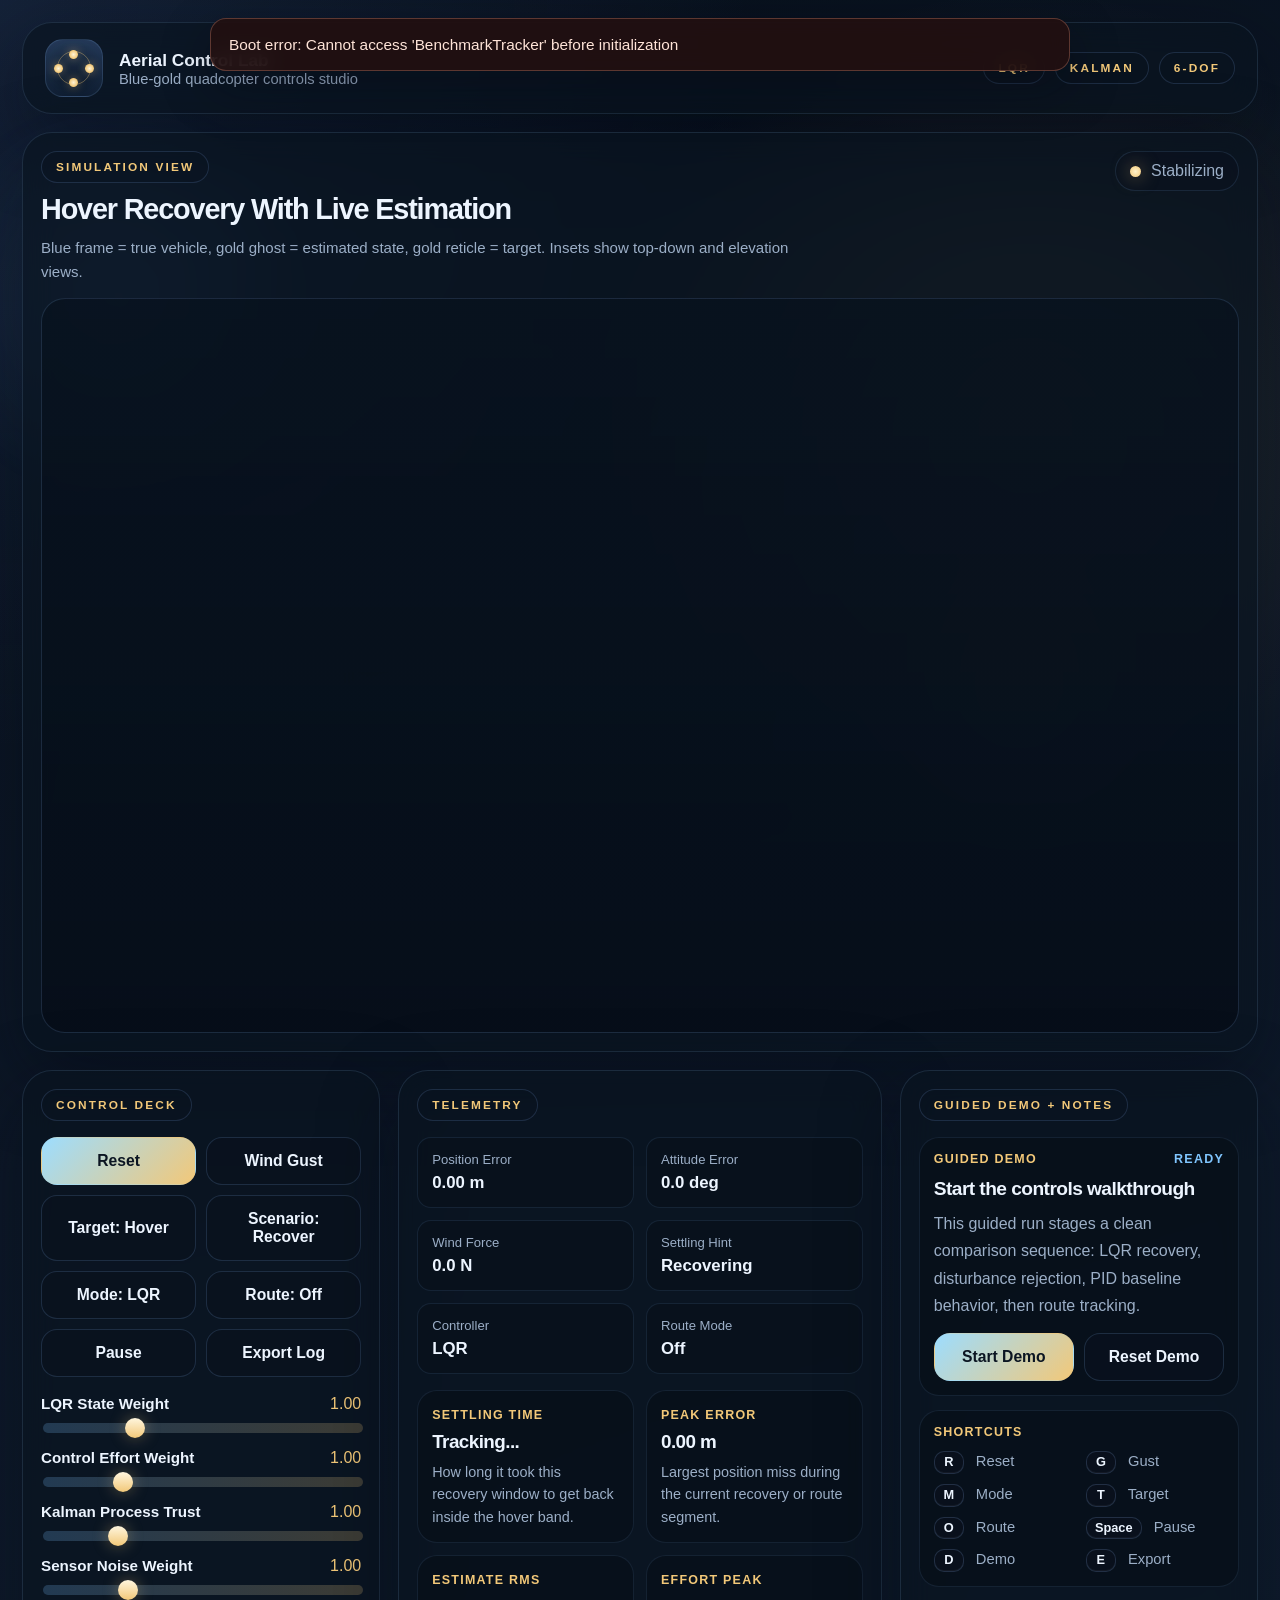
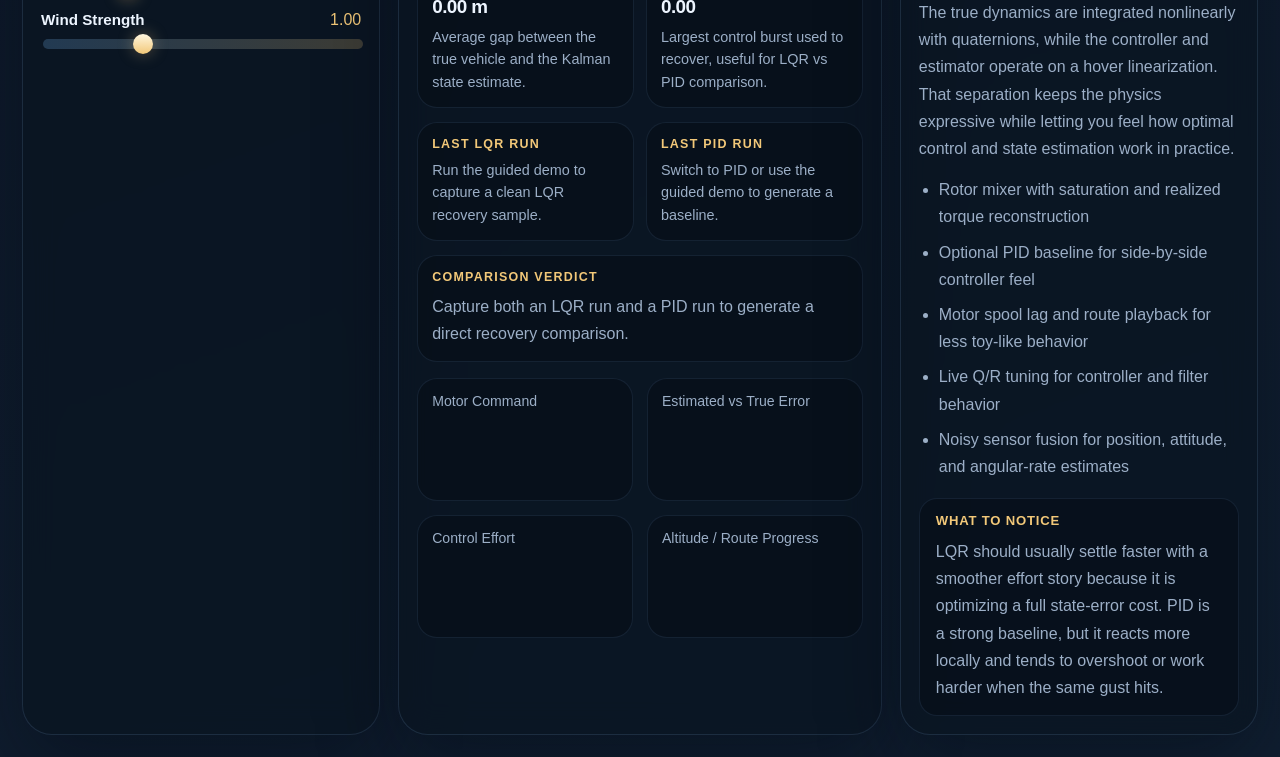
==== aerial-control-lab/index.html @ 99b5aa99 "Add hosted Aerial Control Lab page" ====
<!DOCTYPE html>
<html lang="en">
  <head>
    <meta charset="UTF-8" />
    <meta name="viewport" content="width=device-width, initial-scale=1.0" />
    <title>Aerial Control Lab</title>
    <link rel="icon" type="image/svg+xml" href="./assets/favicon.svg" />
    <link rel="stylesheet" href="./styles/main.css" />
  </head>
  <body>
    <div class="intro intro--active" id="intro">
      <div class="intro__core">
        <div class="intro__halo"></div>
        <div class="intro__orb"></div>
        <div class="intro__title-wrap">
          <div class="intro__eyebrow">Optimal Control + State Estimation</div>
          <h1 class="intro__title">Aerial Control Lab</h1>
          <p class="intro__subtitle">
            Nonlinear quadcopter dynamics, LQR hover control, and Kalman fusion in one polished sandbox.
          </p>
        </div>
      </div>
    </div>

    <div class="boot-banner" id="bootBanner" hidden></div>

    <div class="page-shell">
      <div class="ambient ambient--left"></div>
      <div class="ambient ambient--right"></div>

      <header class="topbar glass">
        <div class="brand">
          <div class="brand__glyph">
            <span class="brand__ring"></span>
            <span class="brand__dot brand__dot--a"></span>
            <span class="brand__dot brand__dot--b"></span>
            <span class="brand__dot brand__dot--c"></span>
            <span class="brand__dot brand__dot--d"></span>
          </div>
          <div>
            <div class="brand__title">Aerial Control Lab</div>
            <div class="brand__subtitle">Blue-gold quadcopter controls studio</div>
          </div>
        </div>
        <div class="topbar__meta">
          <span class="pill">LQR</span>
          <span class="pill">Kalman</span>
          <span class="pill">6-DOF</span>
        </div>
      </header>

      <main class="layout">
        <section class="viewport glass">
          <div class="viewport__header">
            <div>
              <span class="eyebrow">Simulation View</span>
              <h2>Hover Recovery With Live Estimation</h2>
              <p class="viewport__hint">
                Blue frame = true vehicle, gold ghost = estimated state, gold reticle = target. Insets show top-down and elevation views.
              </p>
            </div>
            <div class="status">
              <span class="status__dot" id="statusDot"></span>
              <span id="statusLabel">Stabilizing</span>
            </div>
          </div>
          <canvas id="sceneCanvas" width="1240" height="760"></canvas>
        </section>

        <section class="dock">
          <section class="panel glass dock__controls">
            <span class="eyebrow">Control Deck</span>
            <div class="control-grid">
              <button class="button button--primary" id="resetButton">Reset</button>
              <button class="button" id="gustButton">Wind Gust</button>
              <button class="button" id="targetButton">Target: Hover</button>
              <button class="button" id="scenarioButton">Scenario: Recover</button>
              <button class="button" id="modeButton">Mode: LQR</button>
              <button class="button" id="routeButton">Route: Off</button>
              <button class="button" id="pauseButton">Pause</button>
              <button class="button" id="exportButton">Export Log</button>
            </div>
            <div class="slider-stack" id="sliderStack"></div>
          </section>

          <section class="panel glass dock__telemetry">
            <span class="eyebrow">Telemetry</span>
            <div class="telemetry-grid">
              <div class="metric">
                <span class="metric__label">Position Error</span>
                <strong id="positionError">0.00 m</strong>
              </div>
              <div class="metric">
                <span class="metric__label">Attitude Error</span>
                <strong id="attitudeError">0.0 deg</strong>
              </div>
              <div class="metric">
                <span class="metric__label">Wind Force</span>
                <strong id="windValue">0.0 N</strong>
              </div>
              <div class="metric">
                <span class="metric__label">Settling Hint</span>
                <strong id="settleValue">Recovering</strong>
              </div>
              <div class="metric">
                <span class="metric__label">Controller</span>
                <strong id="controllerValue">LQR</strong>
              </div>
              <div class="metric">
                <span class="metric__label">Route Mode</span>
                <strong id="routeValue">Off</strong>
              </div>
            </div>
            <div class="benchmark-strip">
              <article class="benchmark-card">
                <span class="benchmark-card__label">Settling Time</span>
                <strong class="benchmark-card__value" id="settlingTimeValue">Tracking...</strong>
                <p>How long it took this recovery window to get back inside the hover band.</p>
              </article>
              <article class="benchmark-card">
                <span class="benchmark-card__label">Peak Error</span>
                <strong class="benchmark-card__value" id="peakErrorValue">0.00 m</strong>
                <p>Largest position miss during the current recovery or route segment.</p>
              </article>
              <article class="benchmark-card">
                <span class="benchmark-card__label">Estimate RMS</span>
                <strong class="benchmark-card__value" id="estimateRmsValue">0.00 m</strong>
                <p>Average gap between the true vehicle and the Kalman state estimate.</p>
              </article>
              <article class="benchmark-card">
                <span class="benchmark-card__label">Effort Peak</span>
                <strong class="benchmark-card__value" id="effortPeakValue">0.00</strong>
                <p>Largest control burst used to recover, useful for LQR vs PID comparison.</p>
              </article>
            </div>
            <div class="compare-grid">
              <article class="compare-card">
                <div class="compare-card__title">Last LQR Run</div>
                <p id="lqrSummary">Run the guided demo to capture a clean LQR recovery sample.</p>
              </article>
              <article class="compare-card">
                <div class="compare-card__title">Last PID Run</div>
                <p id="pidSummary">Switch to PID or use the guided demo to generate a baseline.</p>
              </article>
            </div>
            <div class="verdict-card">
              <div class="verdict-card__eyebrow">Comparison Verdict</div>
              <p id="comparisonVerdict">
                Capture both an LQR run and a PID run to generate a direct recovery comparison.
              </p>
            </div>
            <div class="readouts">
              <div class="readout">
                <div class="readout__title">Motor Command</div>
                <canvas id="motorCanvas" width="360" height="110"></canvas>
              </div>
              <div class="readout">
                <div class="readout__title">Estimated vs True Error</div>
                <canvas id="errorCanvas" width="360" height="130"></canvas>
              </div>
              <div class="readout">
                <div class="readout__title">Control Effort</div>
                <canvas id="effortCanvas" width="360" height="130"></canvas>
              </div>
              <div class="readout">
                <div class="readout__title">Altitude / Route Progress</div>
                <canvas id="altitudeCanvas" width="360" height="130"></canvas>
              </div>
            </div>
          </section>

          <section class="panel glass dock__notes">
            <span class="eyebrow">Guided Demo + Notes</span>
            <div class="demo-card">
              <div class="demo-card__meta">
                <span class="demo-card__eyebrow" id="demoStepTag">Guided Demo</span>
                <span class="demo-card__progress" id="demoProgress">Ready</span>
              </div>
              <h3 id="demoTitle">Start the controls walkthrough</h3>
              <p id="demoBody">
                This guided run stages a clean comparison sequence: LQR recovery, disturbance rejection, PID baseline behavior,
                then route tracking.
              </p>
              <div class="demo-card__actions">
                <button class="button button--primary" id="demoAdvanceButton">Start Demo</button>
                <button class="button" id="demoResetButton">Reset Demo</button>
              </div>
            </div>
            <div class="shortcut-card">
              <div class="shortcut-card__title">Shortcuts</div>
              <div class="shortcut-grid">
                <span><kbd>R</kbd> Reset</span>
                <span><kbd>G</kbd> Gust</span>
                <span><kbd>M</kbd> Mode</span>
                <span><kbd>T</kbd> Target</span>
                <span><kbd>O</kbd> Route</span>
                <span><kbd>Space</kbd> Pause</span>
                <span><kbd>D</kbd> Demo</span>
                <span><kbd>E</kbd> Export</span>
              </div>
            </div>
            <p>
              The true dynamics are integrated nonlinearly with quaternions, while the controller and estimator operate on a hover
              linearization. That separation keeps the physics expressive while letting you feel how optimal control and state
              estimation work in practice.
            </p>
            <ul class="feature-list">
              <li>Rotor mixer with saturation and realized torque reconstruction</li>
              <li>Optional PID baseline for side-by-side controller feel</li>
              <li>Motor spool lag and route playback for less toy-like behavior</li>
              <li>Live Q/R tuning for controller and filter behavior</li>
              <li>Noisy sensor fusion for position, attitude, and angular-rate estimates</li>
            </ul>
            <div class="help-callout">
              <div class="help-callout__title">What to notice</div>
              <p>
                LQR should usually settle faster with a smoother effort story because it is optimizing a full state-error cost. PID is a
                strong baseline, but it reacts more locally and tends to overshoot or work harder when the same gust hits.
              </p>
            </div>
          </section>
        </section>
      </main>
    </div>

    <script>
      window.__ACL_BOOTED = false;
      window.__ACL_BOOT_TIMEOUT = null;

      window.__ACL_CLEAR_INTRO = function () {
        const intro = document.getElementById("intro");
        if (!intro) return;
        intro.classList.add("intro--done");
        window.setTimeout(() => {
          if (intro.parentNode) {
            intro.remove();
          }
        }, 420);
      };

      window.__ACL_SHOW_BOOT_ERROR = function (message) {
        const banner = document.getElementById("bootBanner");
        if (!banner) return;
        banner.hidden = false;
        banner.textContent = message;
        window.__ACL_CLEAR_INTRO();
      };

      window.__ACL_BOOT_TIMEOUT = window.setTimeout(() => {
        if (!window.__ACL_BOOTED) {
          window.__ACL_SHOW_BOOT_ERROR(
            "Startup is taking longer than expected. The page was force-opened; if controls stay unresponsive, refresh once or use ./scripts/serve.sh.",
          );
        }
      }, 2600);
    </script>
    <script defer src="./src/app.bundle.js"></script>
  </body>
</html>
---- aerial-control-lab/styles/main.css ----
:root {
  --bg-0: #08111d;
  --bg-1: #0d1828;
  --bg-2: #101f31;
  --panel: rgba(10, 20, 32, 0.68);
  --panel-strong: rgba(10, 18, 30, 0.9);
  --line: rgba(110, 148, 193, 0.18);
  --line-strong: rgba(119, 179, 255, 0.24);
  --gold: #f2c879;
  --gold-soft: #d3a94d;
  --blue: #80c6ff;
  --mint: #bedff5;
  --text: #edf5ff;
  --text-soft: #9cafc7;
  --shadow: 0 26px 80px rgba(3, 8, 16, 0.42);
  --radius-lg: 30px;
  --radius-md: 20px;
  --radius-sm: 14px;
  --font: "Inter", "SF Pro Display", "Segoe UI", sans-serif;
}

* {
  box-sizing: border-box;
}

html,
body {
  margin: 0;
  min-height: 100%;
  background:
    radial-gradient(circle at top left, rgba(74, 110, 179, 0.18), transparent 28%),
    radial-gradient(circle at 80% 18%, rgba(242, 200, 121, 0.12), transparent 20%),
    linear-gradient(160deg, var(--bg-0), var(--bg-1) 42%, var(--bg-2));
  color: var(--text);
  font-family: var(--font);
}

body {
  overflow-x: hidden;
  overflow-y: auto;
}

.intro {
  position: fixed;
  inset: 0;
  display: grid;
  place-items: center;
  background:
    radial-gradient(circle at center, rgba(124, 176, 255, 0.12), transparent 28%),
    linear-gradient(180deg, rgba(6, 13, 24, 0.98), rgba(5, 11, 20, 0.98));
  z-index: 30;
  opacity: 0;
  pointer-events: none;
  transition: opacity 0.8s ease;
}

.boot-banner {
  position: fixed;
  top: 18px;
  left: 50%;
  transform: translateX(-50%);
  width: min(92vw, 860px);
  z-index: 40;
  padding: 14px 18px;
  border-radius: 16px;
  border: 1px solid rgba(255, 163, 132, 0.28);
  background: rgba(35, 15, 15, 0.88);
  color: #ffe4d8;
  font-size: 0.96rem;
  line-height: 1.5;
  box-shadow: 0 18px 48px rgba(7, 10, 18, 0.34);
  backdrop-filter: blur(10px);
}

.intro--active {
  opacity: 1;
}

.intro--done {
  opacity: 0;
}

.intro__core {
  position: relative;
  width: min(72vw, 860px);
  min-height: 320px;
  display: grid;
  place-items: center;
}

.intro__halo,
.intro__orb {
  position: absolute;
  border-radius: 999px;
  inset: auto;
}

.intro__halo {
  width: 440px;
  height: 440px;
  background: radial-gradient(circle, rgba(132, 193, 255, 0.16), transparent 72%);
  filter: blur(6px);
  animation: haloPulse 4.5s ease-in-out infinite;
}

.intro__orb {
  width: 180px;
  height: 180px;
  border: 1px solid rgba(126, 193, 255, 0.18);
  box-shadow: inset 0 0 42px rgba(132, 199, 255, 0.15), 0 0 30px rgba(232, 196, 120, 0.16);
  animation: orbitSweep 2.9s cubic-bezier(0.25, 1, 0.3, 1) forwards;
}

.intro__title-wrap {
  position: relative;
  text-align: center;
  width: min(100%, 760px);
  z-index: 2;
}

.intro__eyebrow {
  color: var(--gold);
  letter-spacing: 0.22em;
  text-transform: uppercase;
  font-size: 0.78rem;
  margin-bottom: 16px;
  opacity: 0;
  transform: translateY(20px);
  animation: fadeUp 0.9s ease 0.28s forwards;
}

.intro__title {
  margin: 0;
  font-size: clamp(2.8rem, 7vw, 5.8rem);
  line-height: 0.96;
  letter-spacing: -0.05em;
  opacity: 0;
  transform: translateY(18px);
  animation: fadeUp 0.9s ease 0.42s forwards;
}

.intro__subtitle {
  margin: 18px auto 0;
  max-width: 620px;
  color: var(--text-soft);
  font-size: 1.05rem;
  line-height: 1.7;
  opacity: 0;
  transform: translateY(18px);
  animation: fadeUp 1s ease 0.66s forwards;
}

.page-shell {
  position: relative;
  min-height: 100vh;
  padding: 22px;
  display: flex;
  flex-direction: column;
  gap: 18px;
}

.ambient {
  position: fixed;
  border-radius: 999px;
  filter: blur(14px);
  opacity: 0.75;
  pointer-events: none;
}

.ambient--left {
  width: 420px;
  height: 420px;
  left: -90px;
  top: 90px;
  background: radial-gradient(circle, rgba(109, 179, 255, 0.15), transparent 70%);
  animation: drift 18s ease-in-out infinite;
}

.ambient--right {
  width: 320px;
  height: 320px;
  right: 8%;
  bottom: 4%;
  background: radial-gradient(circle, rgba(242, 200, 121, 0.13), transparent 70%);
  animation: drift 14s ease-in-out infinite reverse;
}

.glass {
  background: var(--panel);
  border: 1px solid var(--line);
  border-radius: var(--radius-lg);
  box-shadow: var(--shadow);
  backdrop-filter: blur(16px);
}

.topbar {
  display: flex;
  align-items: center;
  justify-content: space-between;
  padding: 16px 22px;
}

.brand {
  display: flex;
  align-items: center;
  gap: 16px;
}

.brand__glyph {
  position: relative;
  width: 58px;
  height: 58px;
  border-radius: 18px;
  border: 1px solid rgba(136, 189, 255, 0.2);
  background: linear-gradient(180deg, rgba(127, 174, 255, 0.18), rgba(12, 24, 38, 0.18));
  overflow: hidden;
  box-shadow: inset 0 0 26px rgba(89, 149, 229, 0.14);
}

.brand__ring {
  position: absolute;
  inset: 11px;
  border-radius: 999px;
  border: 1px solid rgba(242, 200, 121, 0.35);
  animation: spin 7.2s linear infinite;
}

.brand__dot {
  position: absolute;
  width: 9px;
  height: 9px;
  border-radius: 999px;
  background: radial-gradient(circle, #fff4d7, #f2c879 65%, rgba(242, 200, 121, 0.4));
  box-shadow: 0 0 10px rgba(242, 200, 121, 0.45);
}

.brand__dot--a { top: 10px; left: 23px; }
.brand__dot--b { top: 24px; left: 8px; }
.brand__dot--c { top: 24px; right: 8px; }
.brand__dot--d { bottom: 9px; left: 23px; }

.brand__title {
  font-size: 1.08rem;
  font-weight: 700;
}

.brand__subtitle {
  color: var(--text-soft);
  font-size: 0.92rem;
}

.topbar__meta {
  display: flex;
  gap: 10px;
}

.pill,
.eyebrow {
  display: inline-flex;
  align-items: center;
  gap: 8px;
  padding: 8px 14px;
  border-radius: 999px;
  border: 1px solid rgba(136, 179, 255, 0.16);
  background: rgba(11, 20, 32, 0.42);
  color: var(--gold);
  letter-spacing: 0.18em;
  text-transform: uppercase;
  font-size: 0.74rem;
  font-weight: 600;
}

.layout {
  display: grid;
  gap: 18px;
  align-items: start;
}

.viewport {
  padding: 18px;
  display: flex;
  flex-direction: column;
}

.viewport__header {
  display: flex;
  justify-content: space-between;
  align-items: flex-start;
  gap: 16px;
  margin-bottom: 14px;
}

.viewport__header h2 {
  margin: 10px 0 0;
  font-size: 1.8rem;
  letter-spacing: -0.04em;
}

.viewport__hint {
  margin: 10px 0 0;
  color: var(--text-soft);
  font-size: 0.94rem;
  line-height: 1.6;
  max-width: 760px;
}

.status {
  display: inline-flex;
  align-items: center;
  gap: 10px;
  padding: 10px 14px;
  border-radius: 999px;
  background: rgba(10, 19, 30, 0.62);
  color: var(--text-soft);
  border: 1px solid rgba(123, 171, 231, 0.14);
}

.status__dot {
  width: 11px;
  height: 11px;
  border-radius: 999px;
  background: radial-gradient(circle, #fff2ca, var(--gold));
  box-shadow: 0 0 18px rgba(242, 200, 121, 0.52);
}

#sceneCanvas {
  width: 100%;
  height: auto;
  min-height: 640px;
  border-radius: 24px;
  border: 1px solid rgba(122, 164, 219, 0.18);
  background: linear-gradient(180deg, rgba(8, 18, 30, 0.72), rgba(7, 15, 26, 0.94));
}

.dock {
  display: grid;
  grid-template-columns: 1fr 1.35fr 1fr;
  gap: 18px;
  align-items: start;
}

.panel {
  padding: 18px;
}

.dock__controls,
.dock__telemetry,
.dock__notes {
  min-height: 100%;
}

.panel p {
  color: var(--text-soft);
  line-height: 1.7;
  margin: 12px 0 0;
}

.control-grid {
  margin-top: 16px;
  display: grid;
  grid-template-columns: 1fr 1fr;
  gap: 10px;
}

.button {
  border: 1px solid rgba(125, 170, 232, 0.18);
  border-radius: 16px;
  background: rgba(10, 18, 30, 0.74);
  color: var(--text);
  padding: 14px 16px;
  font-size: 0.98rem;
  font-weight: 600;
  cursor: pointer;
  transition: transform 0.25s ease, border-color 0.25s ease, background 0.25s ease;
}

.button:hover {
  transform: translateY(-2px);
  border-color: rgba(145, 188, 247, 0.34);
  background: rgba(12, 24, 40, 0.88);
}

.button--primary {
  color: #0b1522;
  background: linear-gradient(135deg, #9dddff, var(--gold));
  border-color: transparent;
}

.slider-stack {
  margin-top: 18px;
  display: grid;
  gap: 14px;
}

.slider {
  display: grid;
  gap: 8px;
}

.slider__meta {
  display: flex;
  justify-content: space-between;
  align-items: baseline;
  gap: 12px;
}

.slider__label {
  font-weight: 600;
  font-size: 0.95rem;
}

.slider__value {
  color: var(--gold);
  font-variant-numeric: tabular-nums;
}

.slider input[type="range"] {
  width: 100%;
  appearance: none;
  height: 10px;
  border-radius: 999px;
  background: linear-gradient(90deg, rgba(120, 191, 255, 0.22), rgba(242, 200, 121, 0.22));
  outline: none;
}

.slider input[type="range"]::-webkit-slider-thumb {
  appearance: none;
  width: 20px;
  height: 20px;
  border-radius: 999px;
  background: linear-gradient(180deg, #fff6de, var(--gold));
  box-shadow: 0 0 16px rgba(242, 200, 121, 0.35);
  border: none;
}

.telemetry-grid {
  margin-top: 16px;
  display: grid;
  grid-template-columns: 1fr 1fr;
  gap: 12px;
}

.benchmark-strip {
  margin-top: 16px;
  display: grid;
  grid-template-columns: repeat(4, minmax(0, 1fr));
  gap: 12px;
}

.benchmark-card,
.compare-card,
.demo-card {
  padding: 14px;
  border-radius: var(--radius-md);
  background: rgba(8, 16, 26, 0.72);
  border: 1px solid rgba(116, 159, 215, 0.12);
}

.benchmark-card__label,
.compare-card__title,
.demo-card__eyebrow,
.demo-card__progress {
  color: var(--gold);
  font-size: 0.78rem;
  font-weight: 700;
  letter-spacing: 0.1em;
  text-transform: uppercase;
}

.benchmark-card__value {
  display: block;
  margin-top: 8px;
  font-size: 1.18rem;
  letter-spacing: -0.03em;
}

.benchmark-card p,
.compare-card p {
  margin-top: 8px;
  font-size: 0.9rem;
  line-height: 1.55;
}

.compare-grid {
  margin-top: 14px;
  display: grid;
  grid-template-columns: 1fr 1fr;
  gap: 12px;
}

.verdict-card,
.shortcut-card {
  margin-top: 14px;
  padding: 14px;
  border-radius: var(--radius-md);
  background: rgba(8, 16, 26, 0.72);
  border: 1px solid rgba(116, 159, 215, 0.12);
}

.verdict-card__eyebrow,
.shortcut-card__title {
  color: var(--gold);
  font-size: 0.78rem;
  font-weight: 700;
  letter-spacing: 0.1em;
  text-transform: uppercase;
}

.verdict-card p {
  margin-top: 10px;
  line-height: 1.65;
}

.metric {
  padding: 14px;
  border-radius: var(--radius-sm);
  background: rgba(9, 17, 28, 0.72);
  border: 1px solid rgba(118, 161, 218, 0.12);
}

.metric__label {
  display: block;
  color: var(--text-soft);
  font-size: 0.82rem;
  margin-bottom: 6px;
}

.metric strong {
  font-size: 1.05rem;
}

.readouts {
  display: grid;
  grid-template-columns: 1fr 1fr;
  gap: 14px;
  margin-top: 16px;
}

.readout {
  padding: 14px;
  border-radius: var(--radius-md);
  border: 1px solid rgba(116, 159, 215, 0.12);
  background: rgba(8, 16, 26, 0.72);
}

.readout__title {
  color: var(--text-soft);
  font-size: 0.88rem;
  margin-bottom: 10px;
}

.readout canvas {
  width: 100%;
  display: block;
  border-radius: 14px;
}

.feature-list {
  margin: 14px 0 0;
  padding-left: 20px;
  color: var(--text-soft);
  line-height: 1.7;
}

.feature-list li + li {
  margin-top: 8px;
}

.demo-card {
  margin-top: 16px;
}

.demo-card__meta,
.demo-card__actions {
  display: flex;
  justify-content: space-between;
  gap: 10px;
  align-items: center;
}

.demo-card__progress {
  color: var(--blue);
}

.demo-card h3 {
  margin: 12px 0 0;
  font-size: 1.2rem;
  letter-spacing: -0.03em;
}

.demo-card p {
  margin-top: 10px;
}

.demo-card__actions {
  margin-top: 14px;
}

.demo-card__actions .button {
  flex: 1;
}

.help-callout {
  margin-top: 18px;
  padding: 14px 16px;
  border-radius: 18px;
  background: rgba(8, 16, 26, 0.74);
  border: 1px solid rgba(118, 159, 215, 0.12);
}

.help-callout__title {
  color: var(--gold);
  font-weight: 700;
  letter-spacing: 0.06em;
  text-transform: uppercase;
  font-size: 0.82rem;
}

.help-callout p {
  margin-top: 10px;
}

.shortcut-grid {
  margin-top: 12px;
  display: grid;
  grid-template-columns: 1fr 1fr;
  gap: 10px 14px;
  color: var(--text-soft);
  font-size: 0.92rem;
}

kbd {
  display: inline-flex;
  align-items: center;
  justify-content: center;
  min-width: 30px;
  padding: 4px 8px;
  margin-right: 8px;
  border-radius: 10px;
  border: 1px solid rgba(145, 188, 247, 0.18);
  background: rgba(10, 18, 30, 0.8);
  color: var(--text);
  font: 600 0.8rem/1 var(--font);
  box-shadow: inset 0 -1px 0 rgba(255, 255, 255, 0.04);
}

@keyframes fadeUp {
  from { opacity: 0; transform: translateY(18px); }
  to { opacity: 1; transform: translateY(0); }
}

@keyframes orbitSweep {
  0% { transform: scale(0.7) rotate(0deg); opacity: 0.1; }
  55% { transform: scale(1.05) rotate(180deg); opacity: 1; }
  100% { transform: scale(1) rotate(360deg); opacity: 0.32; }
}

@keyframes haloPulse {
  0%, 100% { transform: scale(0.92); opacity: 0.56; }
  50% { transform: scale(1.08); opacity: 0.92; }
}

@keyframes drift {
  0%, 100% { transform: translate3d(0, 0, 0); }
  50% { transform: translate3d(14px, -18px, 0); }
}

@keyframes spin {
  from { transform: rotate(0deg); }
  to { transform: rotate(360deg); }
}

@media (max-width: 1180px) {
  .dock {
    grid-template-columns: 1fr;
  }

  .benchmark-strip,
  .compare-grid,
  .readouts,
  .shortcut-grid {
    grid-template-columns: 1fr;
  }

  .demo-card__meta,
  .demo-card__actions {
    flex-direction: column;
    align-items: stretch;
  }
}

@media (max-width: 1480px) {
  .benchmark-strip {
    grid-template-columns: 1fr 1fr;
  }
}
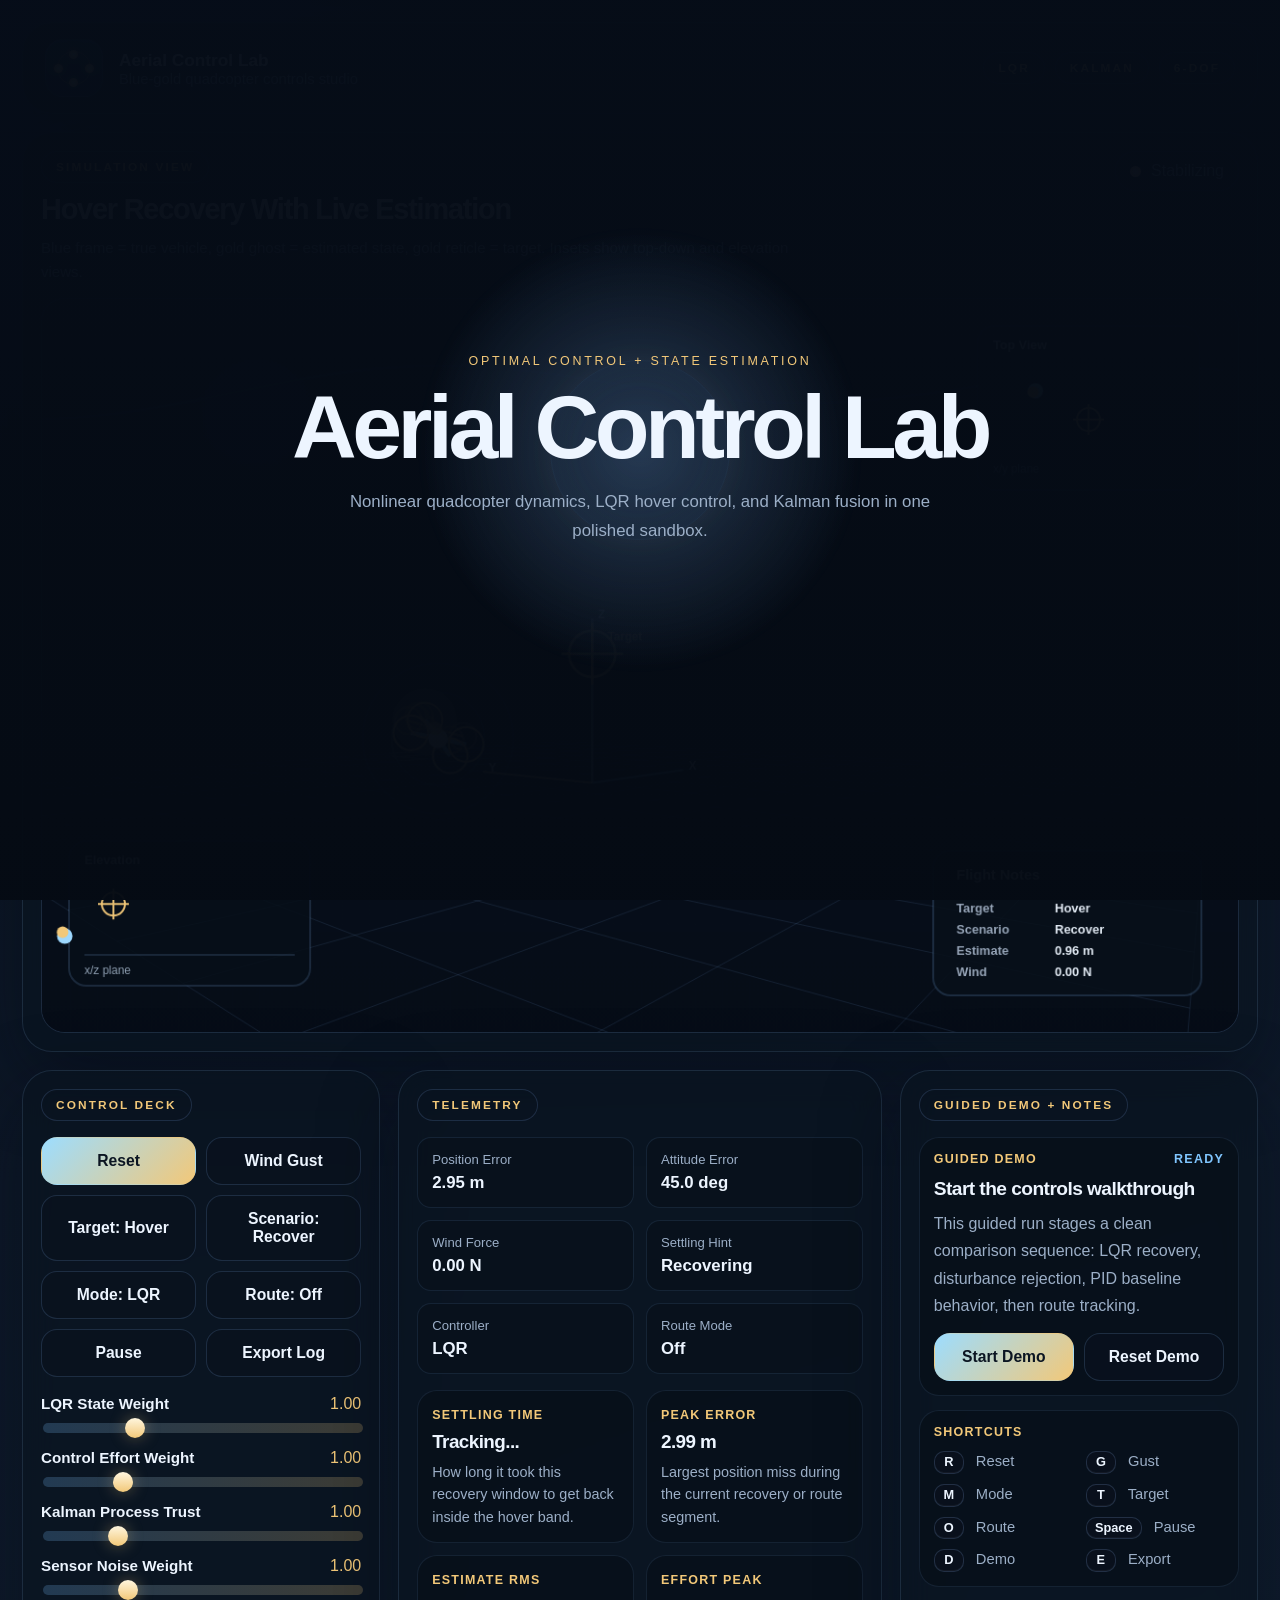
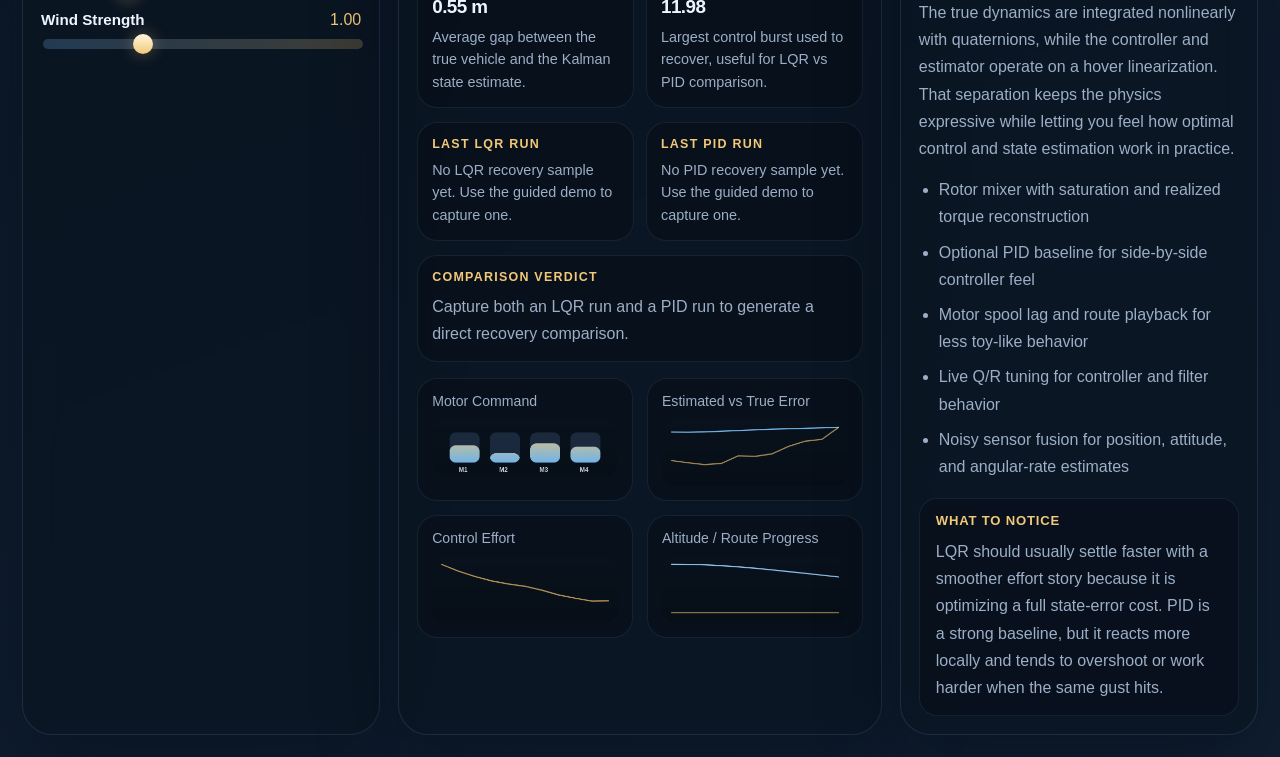
==== commit 814149b5: "Refresh shared site icon system" ====
--- a/aerial-control-lab/index.html
+++ b/aerial-control-lab/index.html
@@ -4,7 +4,9 @@
     <meta charset="UTF-8" />
     <meta name="viewport" content="width=device-width, initial-scale=1.0" />
     <title>Aerial Control Lab</title>
-    <link rel="icon" type="image/svg+xml" href="./assets/favicon.svg" />
+    <link rel="icon" type="image/svg+xml" href="./assets/favicon.svg?v=20260406d" />
+    <link rel="shortcut icon" href="./assets/favicon.svg?v=20260406d" />
+    <link rel="apple-touch-icon" href="./assets/favicon.svg?v=20260406d" />
     <link rel="stylesheet" href="./styles/main.css" />
   </head>
   <body>
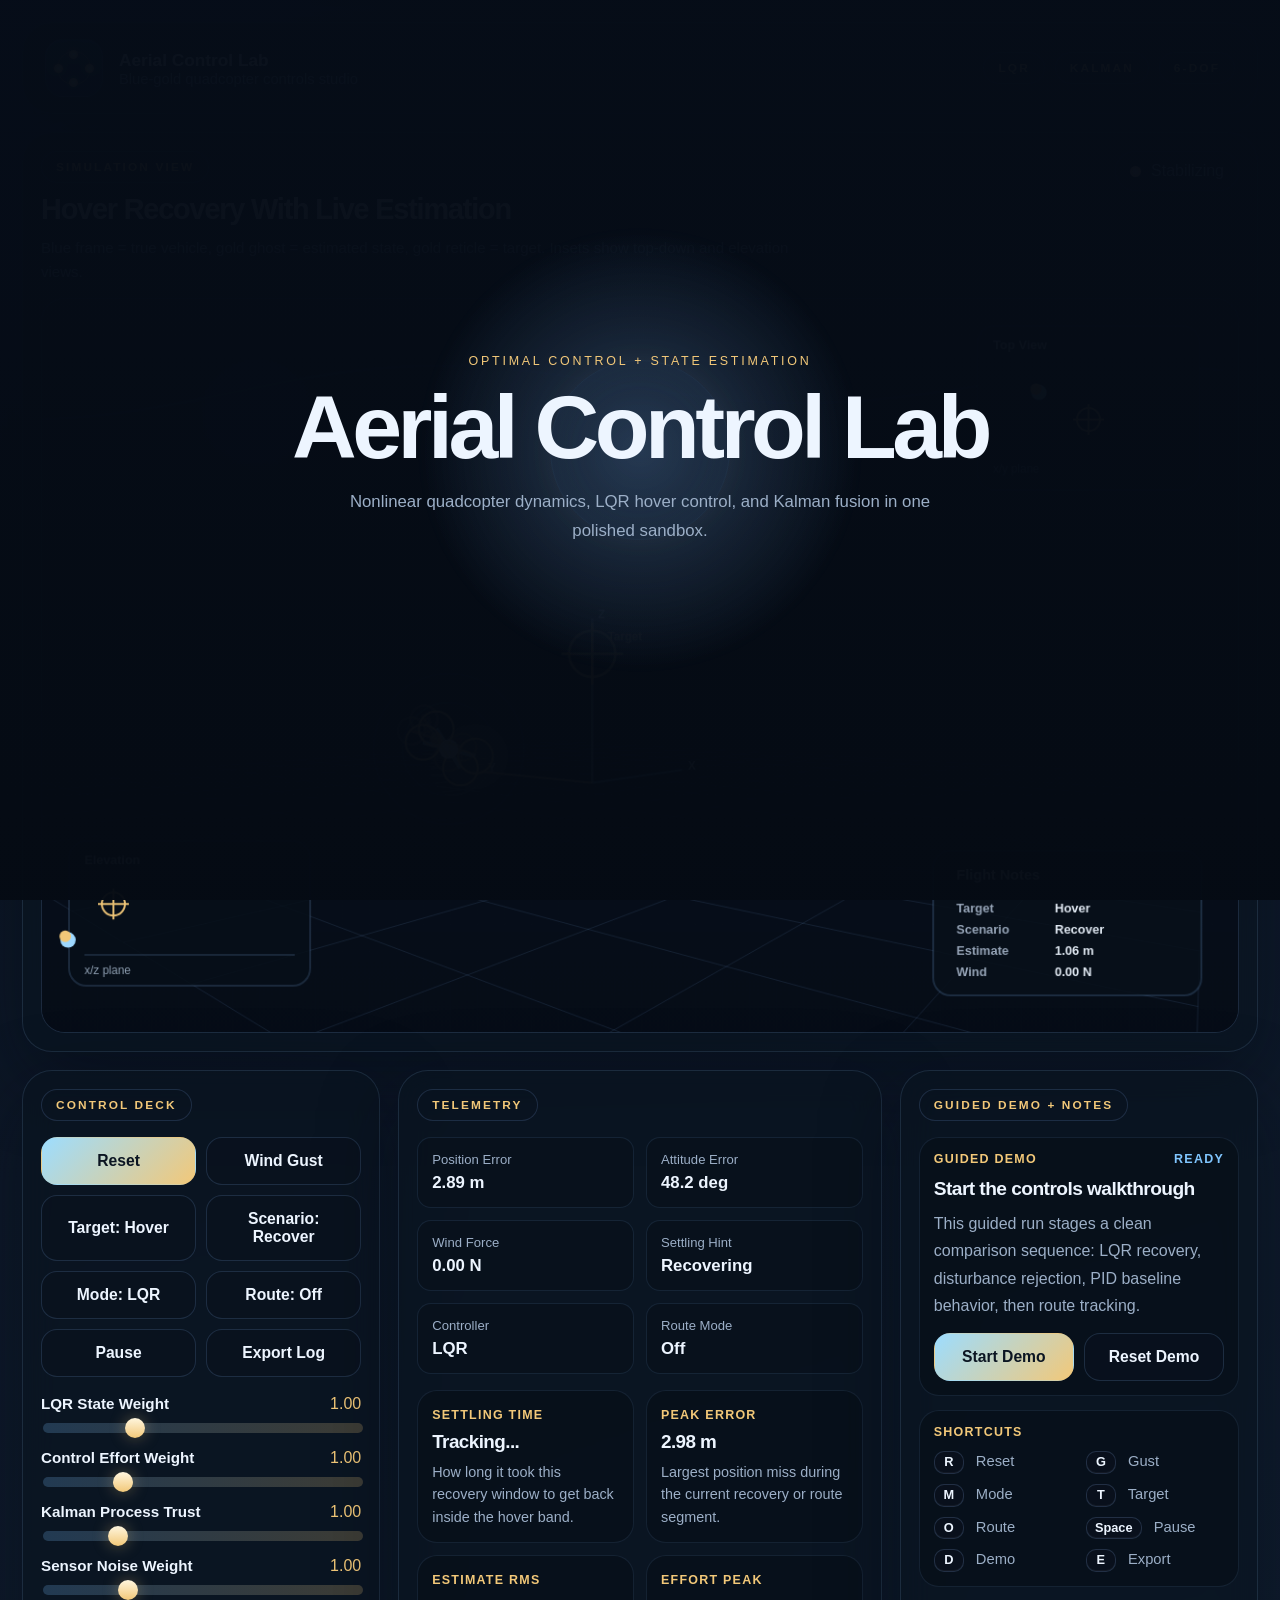
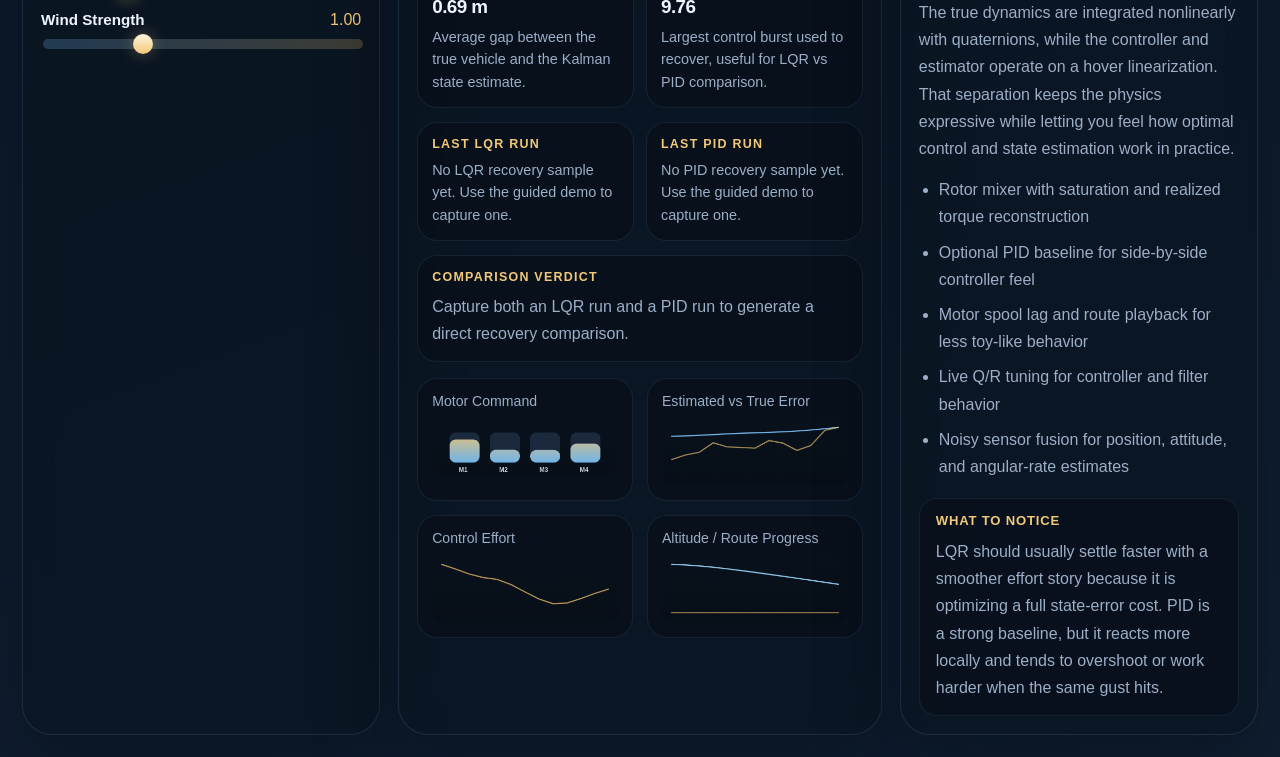
==== commit 8a8c259e: "Restore icosahedron icon with golden vertices" ====
--- a/aerial-control-lab/index.html
+++ b/aerial-control-lab/index.html
@@ -4,9 +4,9 @@
     <meta charset="UTF-8" />
     <meta name="viewport" content="width=device-width, initial-scale=1.0" />
     <title>Aerial Control Lab</title>
-    <link rel="icon" type="image/svg+xml" href="./assets/favicon.svg?v=20260406d" />
-    <link rel="shortcut icon" href="./assets/favicon.svg?v=20260406d" />
-    <link rel="apple-touch-icon" href="./assets/favicon.svg?v=20260406d" />
+    <link rel="icon" type="image/svg+xml" href="./assets/favicon.svg?v=20260406e" />
+    <link rel="shortcut icon" href="./assets/favicon.svg?v=20260406e" />
+    <link rel="apple-touch-icon" href="./assets/favicon.svg?v=20260406e" />
     <link rel="stylesheet" href="./styles/main.css" />
   </head>
   <body>
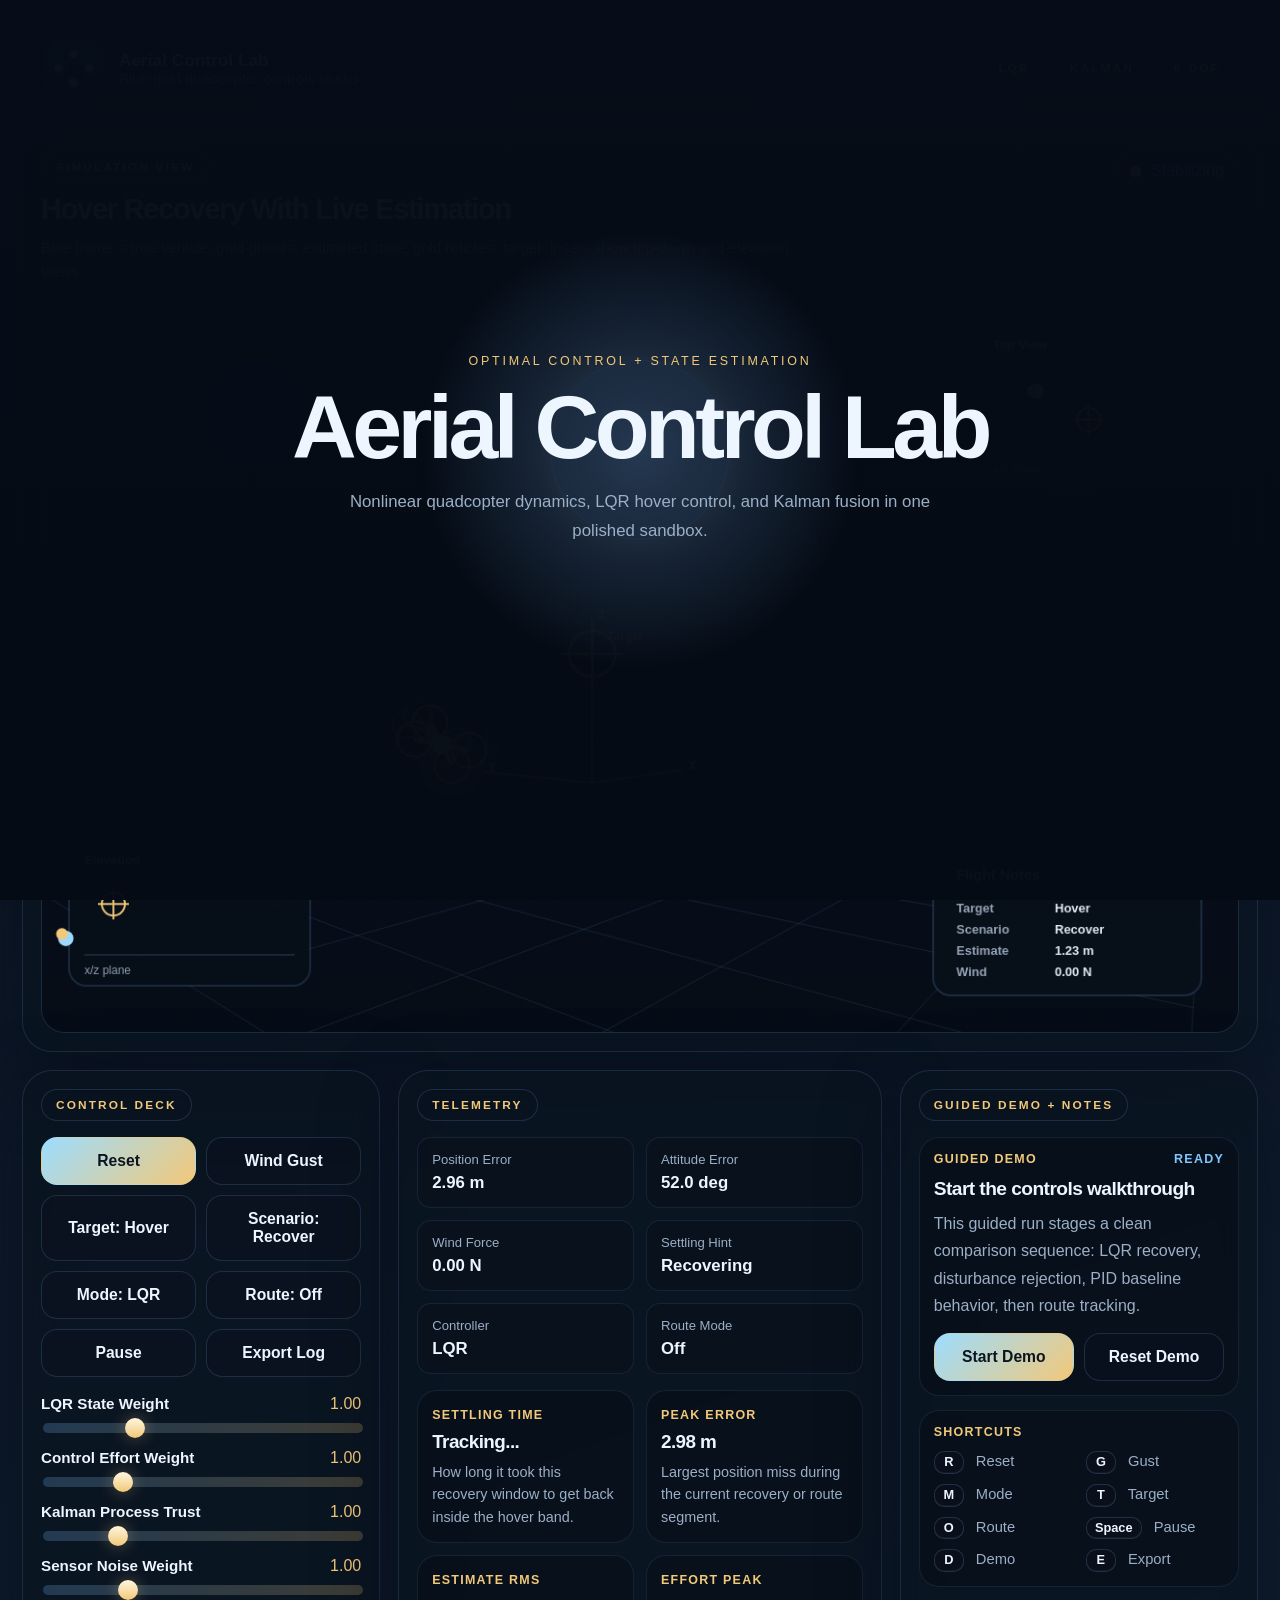
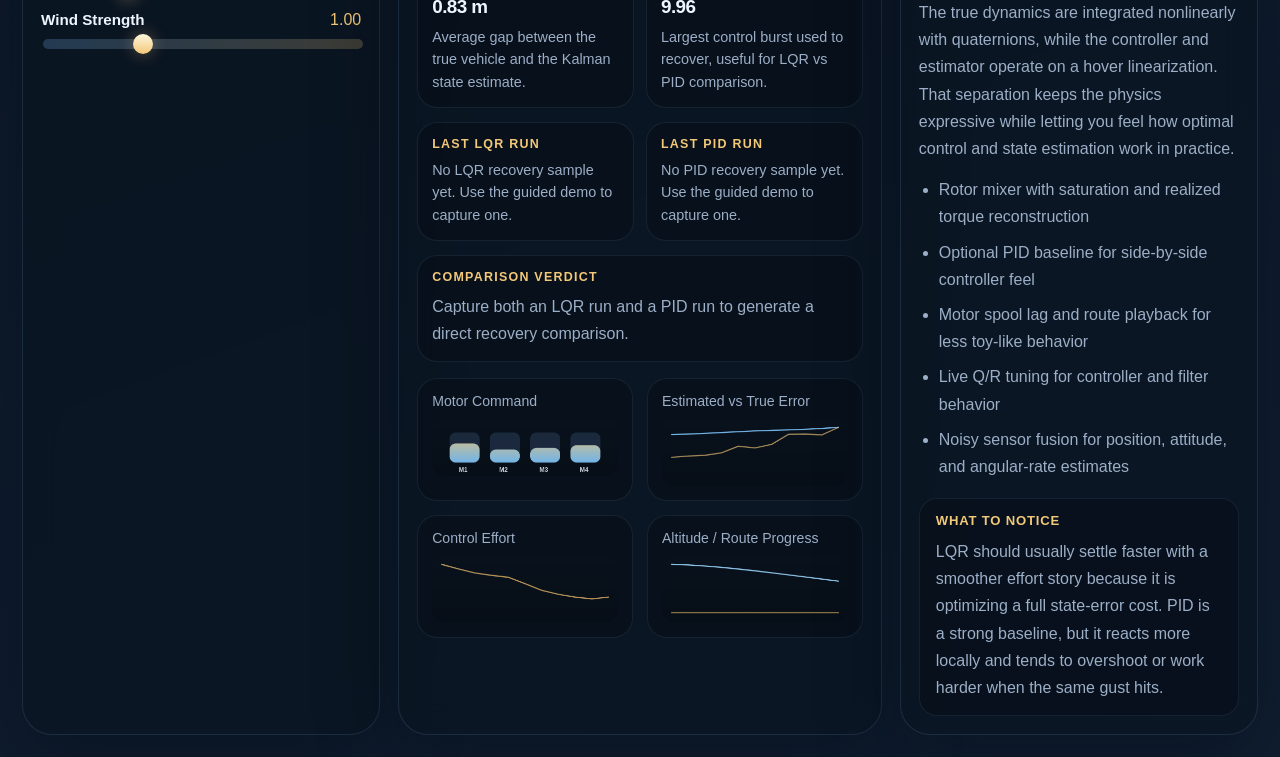
==== commit 00c9d9b0: "Replace flattened favicon with projected icosahedron" ====
--- a/aerial-control-lab/index.html
+++ b/aerial-control-lab/index.html
@@ -4,9 +4,9 @@
     <meta charset="UTF-8" />
     <meta name="viewport" content="width=device-width, initial-scale=1.0" />
     <title>Aerial Control Lab</title>
-    <link rel="icon" type="image/svg+xml" href="./assets/favicon.svg?v=20260406e" />
-    <link rel="shortcut icon" href="./assets/favicon.svg?v=20260406e" />
-    <link rel="apple-touch-icon" href="./assets/favicon.svg?v=20260406e" />
+    <link rel="icon" type="image/svg+xml" href="./assets/favicon.svg?v=20260406f" />
+    <link rel="shortcut icon" href="./assets/favicon.svg?v=20260406f" />
+    <link rel="apple-touch-icon" href="./assets/favicon.svg?v=20260406f" />
     <link rel="stylesheet" href="./styles/main.css" />
   </head>
   <body>
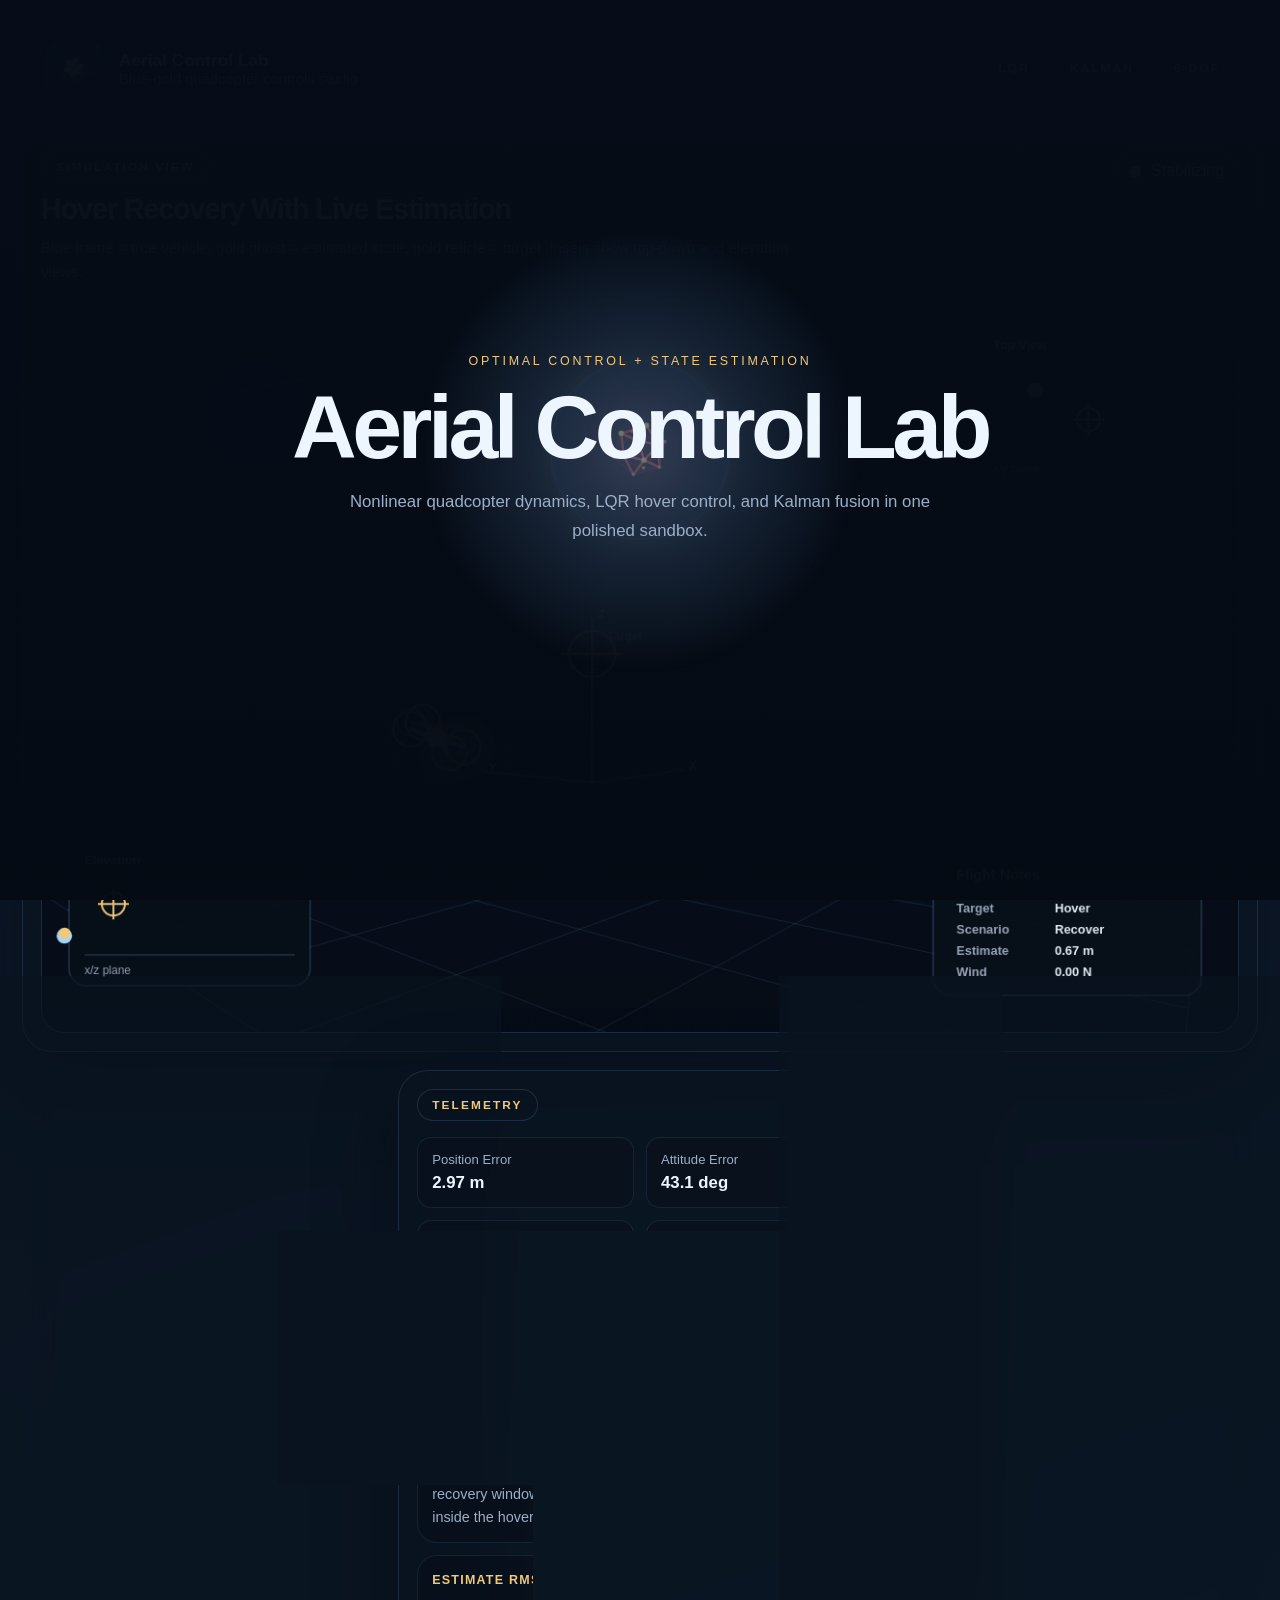
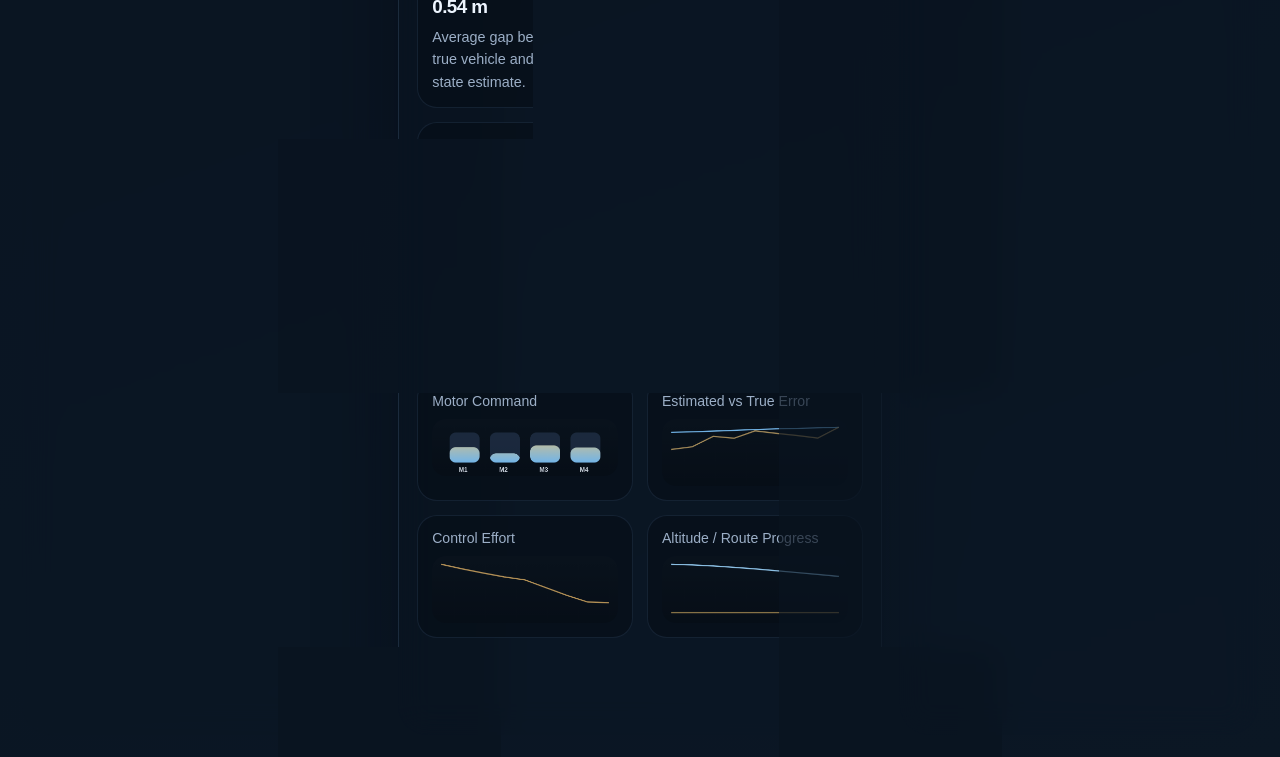
==== commit 89056c0b: "Use the interactive portfolio mark across project pages" ====
--- a/aerial-control-lab/index.html
+++ b/aerial-control-lab/index.html
@@ -7,13 +7,14 @@
     <link rel="icon" type="image/svg+xml" href="./assets/favicon.svg?v=20260406f" />
     <link rel="shortcut icon" href="./assets/favicon.svg?v=20260406f" />
     <link rel="apple-touch-icon" href="./assets/favicon.svg?v=20260406f" />
+    <link rel="stylesheet" href="../assets/css/site-brand.css" />
     <link rel="stylesheet" href="./styles/main.css" />
   </head>
   <body>
     <div class="intro intro--active" id="intro">
       <div class="intro__core">
         <div class="intro__halo"></div>
-        <div class="intro__orb"></div>
+        <div class="intro__orb"><canvas class="icosa-shell" data-shell-size="76" aria-label="Drag to spin the icosahedron"></canvas></div>
         <div class="intro__title-wrap">
           <div class="intro__eyebrow">Optimal Control + State Estimation</div>
           <h1 class="intro__title">Aerial Control Lab</h1>
@@ -32,13 +33,7 @@
 
       <header class="topbar glass">
         <div class="brand">
-          <div class="brand__glyph">
-            <span class="brand__ring"></span>
-            <span class="brand__dot brand__dot--a"></span>
-            <span class="brand__dot brand__dot--b"></span>
-            <span class="brand__dot brand__dot--c"></span>
-            <span class="brand__dot brand__dot--d"></span>
-          </div>
+          <div class="brand__glyph"><canvas class="icosa-shell" data-shell-size="58" aria-label="Drag to spin the icosahedron"></canvas></div>
           <div>
             <div class="brand__title">Aerial Control Lab</div>
             <div class="brand__subtitle">Blue-gold quadcopter controls studio</div>
@@ -257,5 +252,6 @@
       }, 2600);
     </script>
     <script defer src="./src/app.bundle.js"></script>
+    <script src="../assets/js/icosa-shell.js"></script>
   </body>
 </html>
--- a/assets/css/site-brand.css
+++ b/assets/css/site-brand.css
@@ -0,0 +1,14 @@
+.icosa-shell { display: block; width: 100%; height: 100%; cursor: grab; touch-action: none; }
+.icosa-shell.dragging { cursor: grabbing; }
+.site-intro { position: fixed; inset: 0; z-index: 1000; display: grid; place-items: center; padding: 1.25rem; color: #f3f6f8; background: radial-gradient(circle at 50% 42%, rgba(255,111,127,.14), transparent 24rem), linear-gradient(155deg,#050b14 0%,#0b1524 55%,#121d2b 100%); transition: opacity .55s ease, visibility .55s ease; }
+body.site-ready .site-intro { opacity: 0; visibility: hidden; pointer-events: none; }
+.site-intro__content { display: flex; align-items: center; gap: 1rem; max-width: min(42rem,100%); }
+.site-intro__mark { width: 5.3rem; height: 5.3rem; flex: 0 0 5.3rem; display: grid; place-items: center; border: 1px solid rgba(255,194,182,.2); border-radius: 1.45rem; background: linear-gradient(135deg,rgba(255,111,127,.14),rgba(255,194,182,.07)); box-shadow: 0 0 30px rgba(255,111,127,.12); }
+.site-intro__title { margin: 0; color: #fff1ee; font: 700 clamp(1.8rem,5vw,3rem)/1.08 "Space Grotesk",Manrope,system-ui,sans-serif; letter-spacing: -.045em; }
+.site-intro__caption { margin: .55rem 0 0; color: #b4c0ca; font: 500 .9rem/1.55 Manrope,system-ui,sans-serif; }
+.site-intro__skip { position: absolute; right: max(1rem,env(safe-area-inset-right)); bottom: max(1rem,env(safe-area-inset-bottom)); padding: .55rem .85rem; border: 1px solid rgba(255,194,182,.24); border-radius: 999px; color: #f3f6f8; background: rgba(8,13,21,.65); font: 600 .78rem Manrope,system-ui,sans-serif; cursor: pointer; }
+.project-brand-row { display: flex; align-items: center; gap: .65rem; margin-bottom: .65rem; color: #d4dce4; font: 700 .68rem/1.4 ui-monospace,SFMono-Regular,Menlo,monospace; letter-spacing: .12em; text-transform: uppercase; }
+.project-brand-row a { display: grid; width: 2.5rem; height: 2.5rem; place-items: center; border: 1px solid rgba(255,194,182,.2); border-radius: .8rem; background: rgba(255,255,255,.04); }
+.project-brand-row canvas { width: 2.15rem; height: 2.15rem; }
+@media (max-width: 520px) { .site-intro__content { align-items: flex-start; flex-direction: column; } .site-intro__mark { width: 4.2rem; height: 4.2rem; flex-basis: 4.2rem; } }
+@media (prefers-reduced-motion: reduce) { .site-intro { transition: none; } }
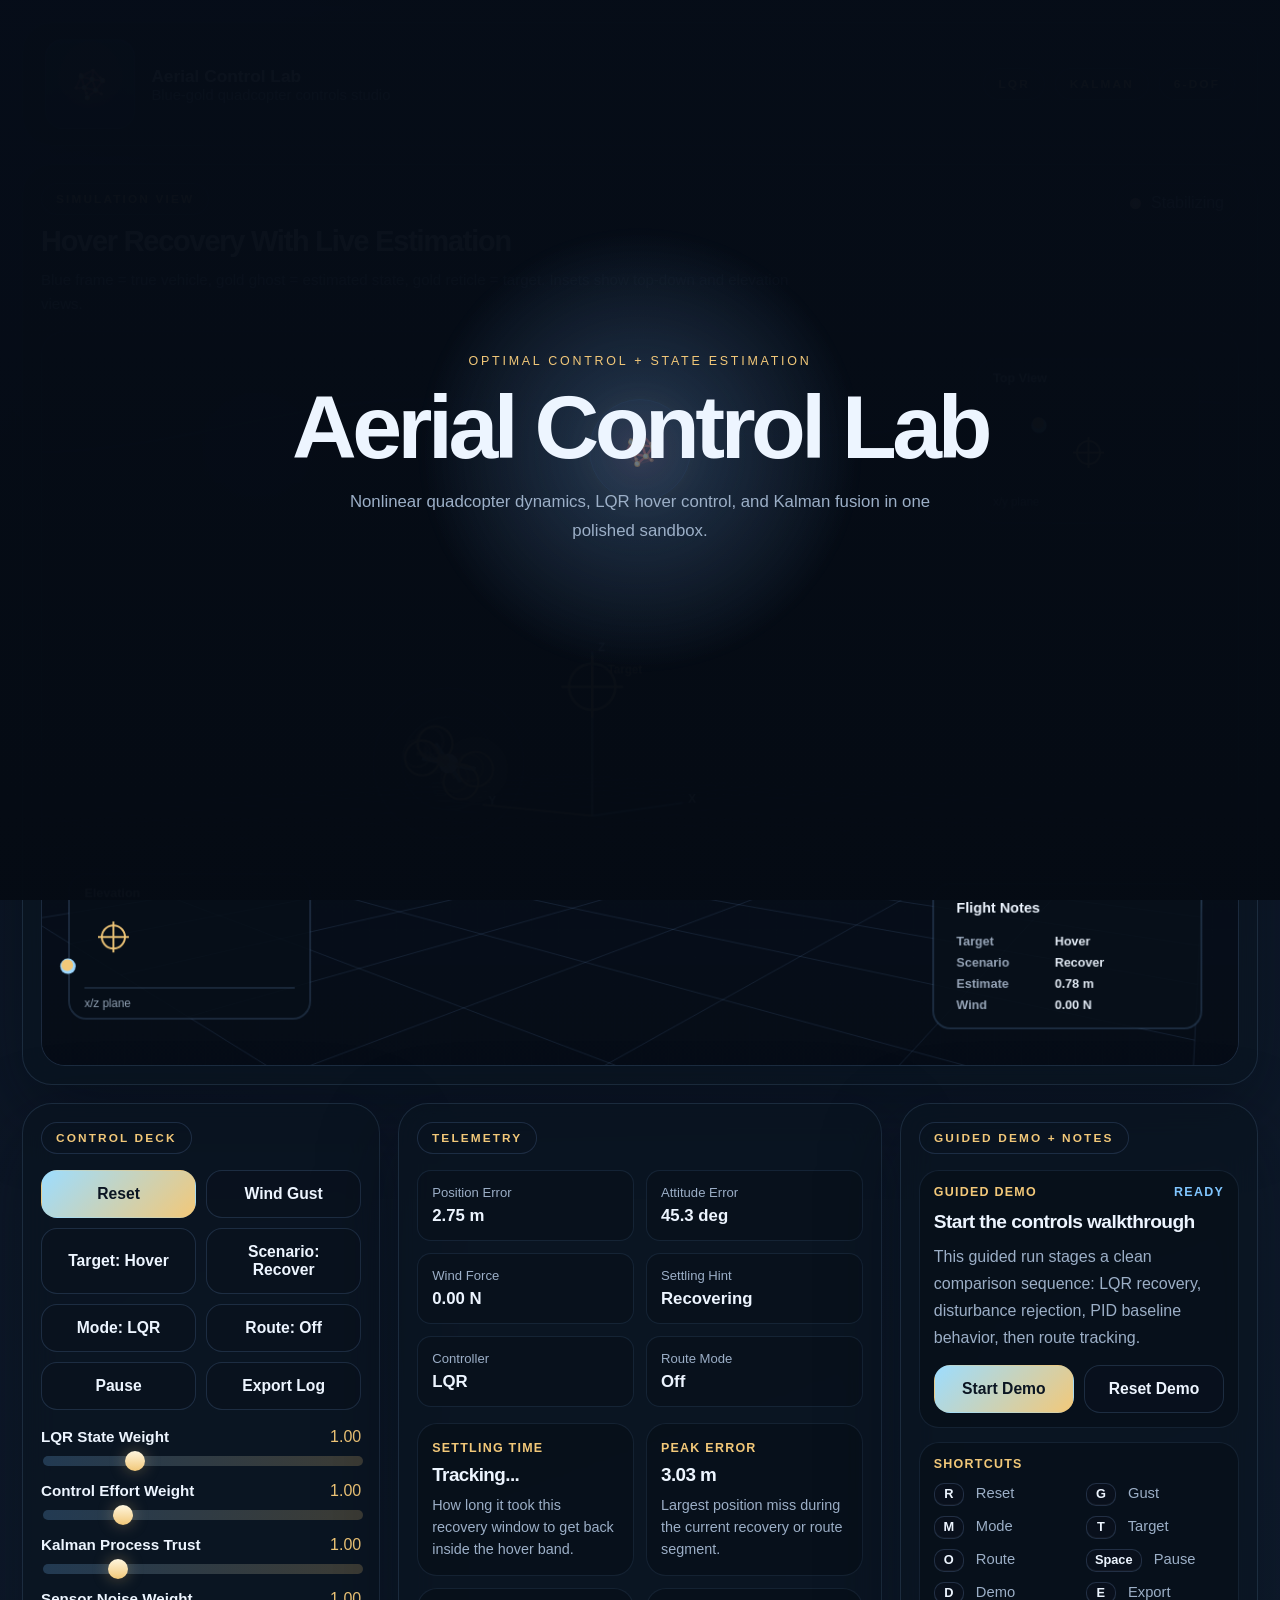
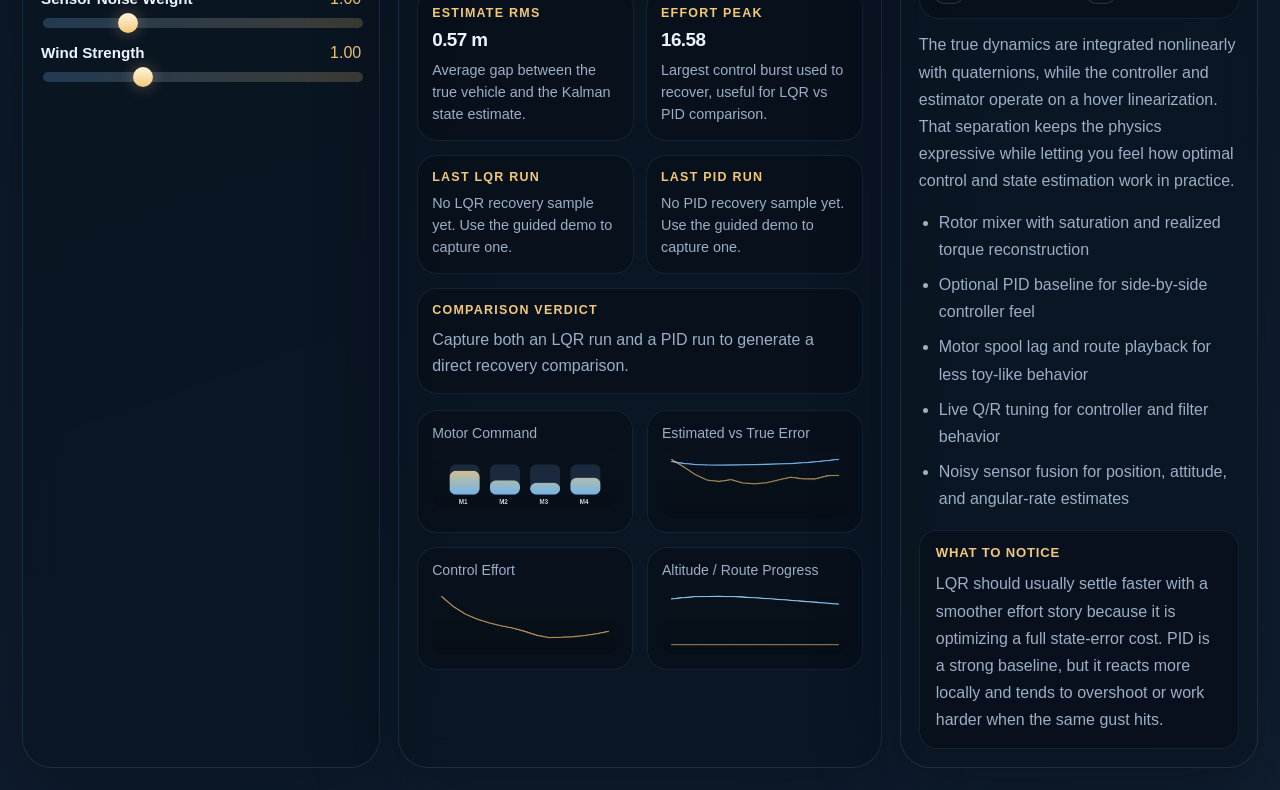
==== commit b79df353: "match the icosahedron across project pages" ====
--- a/aerial-control-lab/index.html
+++ b/aerial-control-lab/index.html
@@ -7,14 +7,14 @@
     <link rel="icon" type="image/svg+xml" href="./assets/favicon.svg?v=20260406f" />
     <link rel="shortcut icon" href="./assets/favicon.svg?v=20260406f" />
     <link rel="apple-touch-icon" href="./assets/favicon.svg?v=20260406f" />
-    <link rel="stylesheet" href="../assets/css/site-brand.css" />
+    <link rel="stylesheet" href="./assets/css/site-brand.css" />
     <link rel="stylesheet" href="./styles/main.css" />
   </head>
   <body>
     <div class="intro intro--active" id="intro">
       <div class="intro__core">
         <div class="intro__halo"></div>
-        <div class="intro__orb"><canvas class="icosa-shell" data-shell-size="76" aria-label="Drag to spin the icosahedron"></canvas></div>
+        <div class="intro__orb"><canvas class="icosa-shell" data-shell-size="102" aria-label="Drag to spin the icosahedron"></canvas></div>
         <div class="intro__title-wrap">
           <div class="intro__eyebrow">Optimal Control + State Estimation</div>
           <h1 class="intro__title">Aerial Control Lab</h1>
@@ -33,7 +33,7 @@
 
       <header class="topbar glass">
         <div class="brand">
-          <div class="brand__glyph"><canvas class="icosa-shell" data-shell-size="58" aria-label="Drag to spin the icosahedron"></canvas></div>
+          <div class="brand__glyph"><canvas class="icosa-shell" data-shell-size="90" aria-label="Drag to spin the icosahedron"></canvas></div>
           <div>
             <div class="brand__title">Aerial Control Lab</div>
             <div class="brand__subtitle">Blue-gold quadcopter controls studio</div>
@@ -252,6 +252,6 @@
       }, 2600);
     </script>
     <script defer src="./src/app.bundle.js"></script>
-    <script src="../assets/js/icosa-shell.js"></script>
+    <script src="./assets/js/icosa-shell.js"></script>
   </body>
 </html>
--- a/aerial-control-lab/assets/css/site-brand.css
+++ b/aerial-control-lab/assets/css/site-brand.css
@@ -0,0 +1,14 @@
+.icosa-shell { display: block; width: 100%; height: 100%; cursor: grab; touch-action: none; }
+.icosa-shell.dragging { cursor: grabbing; }
+.site-intro { position: fixed; inset: 0; z-index: 1000; display: grid; place-items: center; padding: 1.25rem; color: #f3f6f8; background: radial-gradient(circle at 50% 42%, rgba(255,111,127,.14), transparent 24rem), linear-gradient(155deg,#050b14 0%,#0b1524 55%,#121d2b 100%); transition: opacity .55s ease, visibility .55s ease; }
+body.site-ready .site-intro { opacity: 0; visibility: hidden; pointer-events: none; }
+.site-intro__content { display: flex; align-items: center; gap: 1rem; max-width: min(42rem,100%); }
+.site-intro__mark { width: 6.4rem; height: 6.4rem; flex: 0 0 6.4rem; display: grid; place-items: center; border: 1px solid rgba(255,194,182,.2); border-radius: 1.45rem; background: linear-gradient(135deg,rgba(255,111,127,.14),rgba(255,194,182,.07)); box-shadow: 0 0 30px rgba(255,111,127,.12); }
+.site-intro__title { margin: 0; color: #fff1ee; font: 700 clamp(1.8rem,5vw,3rem)/1.08 "Space Grotesk",Manrope,system-ui,sans-serif; letter-spacing: -.045em; }
+.site-intro__caption { margin: .55rem 0 0; color: #b4c0ca; font: 500 .9rem/1.55 Manrope,system-ui,sans-serif; }
+.site-intro__skip { position: absolute; right: max(1rem,env(safe-area-inset-right)); bottom: max(1rem,env(safe-area-inset-bottom)); padding: .55rem .85rem; border: 1px solid rgba(255,194,182,.24); border-radius: 999px; color: #f3f6f8; background: rgba(8,13,21,.65); font: 600 .78rem Manrope,system-ui,sans-serif; cursor: pointer; }
+.project-brand-row { display: flex; align-items: center; gap: .65rem; margin-bottom: .65rem; color: #d4dce4; font: 700 .68rem/1.4 ui-monospace,SFMono-Regular,Menlo,monospace; letter-spacing: .12em; text-transform: uppercase; }
+.project-brand-row a { display: grid; width: 5.65rem; height: 5.65rem; place-items: center; border: 1px solid rgba(255,194,182,.2); border-radius: 1.45rem; background: rgba(255,255,255,.04); }
+.project-brand-row canvas { width: 100%; height: 100%; }
+@media (max-width: 520px) { .site-intro__content { align-items: flex-start; flex-direction: column; } .site-intro__mark { width: 4.2rem; height: 4.2rem; flex-basis: 4.2rem; } }
+@media (prefers-reduced-motion: reduce) { .site-intro { transition: none; } }
--- a/aerial-control-lab/styles/main.css
+++ b/aerial-control-lab/styles/main.css
@@ -104,8 +104,8 @@
 }
 
 .intro__orb {
-  width: 180px;
-  height: 180px;
+  width: 6.4rem;
+  height: 6.4rem;
   border: 1px solid rgba(126, 193, 255, 0.18);
   box-shadow: inset 0 0 42px rgba(132, 199, 255, 0.15), 0 0 30px rgba(232, 196, 120, 0.16);
   animation: orbitSweep 2.9s cubic-bezier(0.25, 1, 0.3, 1) forwards;
@@ -208,8 +208,8 @@
 
 .brand__glyph {
   position: relative;
-  width: 58px;
-  height: 58px;
+  width: 5.65rem;
+  height: 5.65rem;
   border-radius: 18px;
   border: 1px solid rgba(136, 189, 255, 0.2);
   background: linear-gradient(180deg, rgba(127, 174, 255, 0.18), rgba(12, 24, 38, 0.18));
